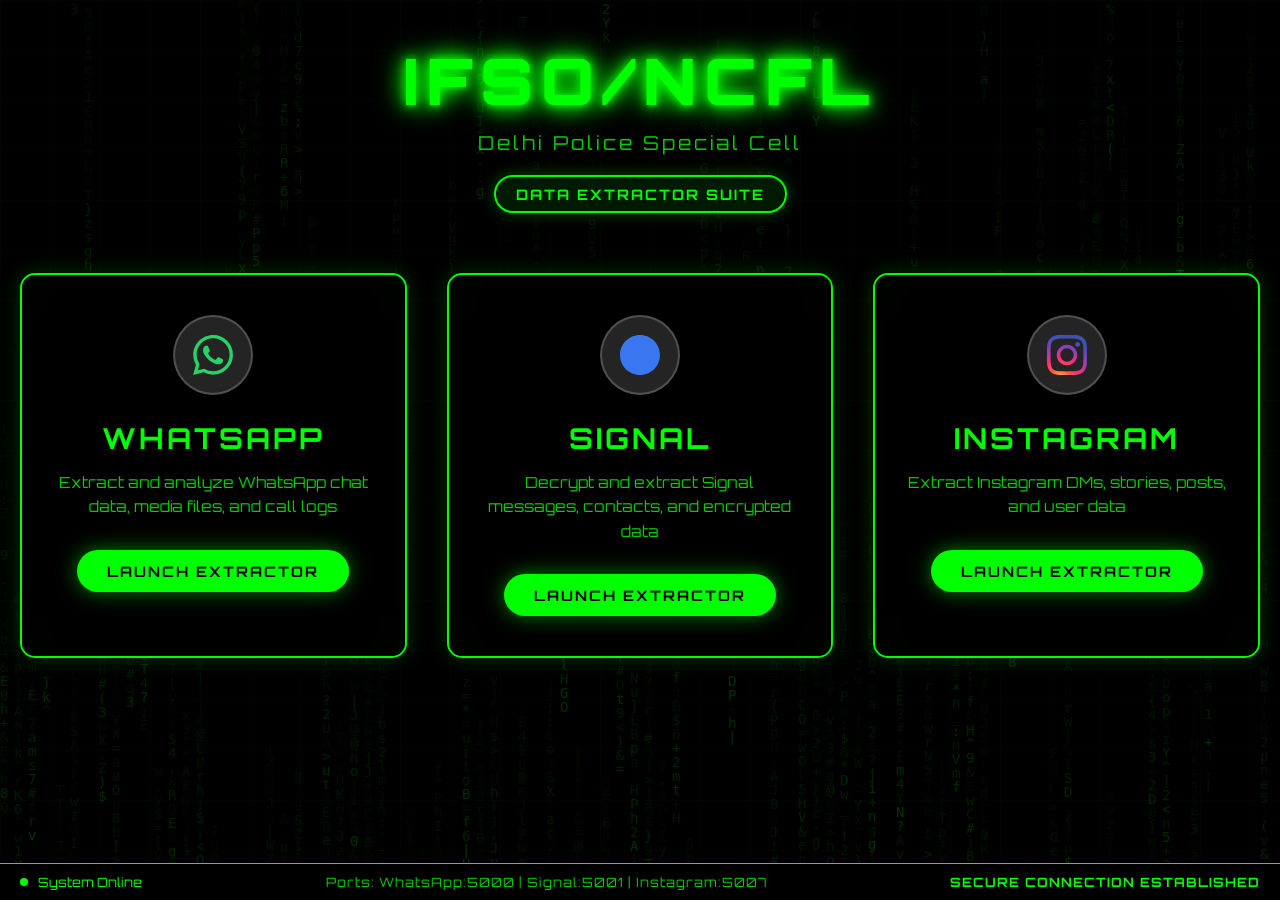
==== templates/launcher.html @ f7c53b60 "initial commit" ====
<!DOCTYPE html>
<html lang="en">
<head>
    <meta charset="UTF-8">
    <meta name="viewport" content="width=device-width, initial-scale=1.0">
    <title>IFSO/NCFL Delhi Police Special Cell - Data Extractor Suite</title>
    <style>
        @import url('https://fonts.googleapis.com/css2?family=Orbitron:wght@400;700;900&display=swap');
        
        * {
            margin: 0;
            padding: 0;
            box-sizing: border-box;
        }

        body {
            font-family: 'Orbitron', monospace;
            background: #000000;
            color: #00ff00;
            min-height: 100vh;
            overflow-x: hidden;
            position: relative;
        }

        /* Matrix Rain Canvas */
        #matrix-canvas {
            position: fixed;
            top: 0;
            left: 0;
            width: 100%;
            height: 100%;
            z-index: -2;
            opacity: 0.4;
        }

        /* Animated background grid */
        body::before {
            content: '';
            position: fixed;
            top: 0;
            left: 0;
            width: 100%;
            height: 100%;
            background-image: 
                linear-gradient(rgba(0, 255, 0, 0.02) 1px, transparent 1px),
                linear-gradient(90deg, rgba(0, 255, 0, 0.02) 1px, transparent 1px);
            background-size: 50px 50px;
            animation: grid-move 20s linear infinite;
            z-index: -1;
        }

        @keyframes grid-move {
            0% { transform: translate(0, 0); }
            100% { transform: translate(50px, 50px); }
        }

        .container {
            max-width: 1400px;
            margin: 0 auto;
            padding: 40px 20px;
            position: relative;
            z-index: 1;
        }

        .header {
            text-align: center;
            margin-bottom: 60px;
            position: relative;
            z-index: 2;
        }

        .main-title {
            font-size: 4rem;
            font-weight: 900;
            color: #00ff00;
            text-shadow: 
                0 0 10px #00ff00,
                0 0 20px #00ff00,
                0 0 30px #00ff00;
            letter-spacing: 8px;
            margin-bottom: 10px;
            animation: glow-pulse 2s ease-in-out infinite alternate;
        }

        @keyframes glow-pulse {
            from { text-shadow: 0 0 10px #00ff00, 0 0 20px #00ff00, 0 0 30px #00ff00; }
            to { text-shadow: 0 0 20px #00ff00, 0 0 30px #00ff00, 0 0 40px #00ff00; }
        }

        .subtitle {
            font-size: 1.2rem;
            color: #00cc00;
            margin-bottom: 20px;
            letter-spacing: 3px;
        }

        .badge {
            display: inline-block;
            padding: 8px 20px;
            border: 2px solid #00ff00;
            border-radius: 25px;
            font-size: 0.9rem;
            font-weight: 700;
            letter-spacing: 2px;
            background: rgba(0, 255, 0, 0.1);
            box-shadow: 0 0 15px rgba(0, 255, 0, 0.3);
            backdrop-filter: blur(10px);
        }

        .extractors-grid {
            display: grid;
            grid-template-columns: repeat(auto-fit, minmax(350px, 1fr));
            gap: 40px;
            margin-bottom: 60px;
            position: relative;
            z-index: 2;
        }

        .extractor-card {
            background: rgba(0, 0, 0, 0.85);
            border: 2px solid #00ff00;
            border-radius: 15px;
            padding: 40px 30px;
            text-align: center;
            position: relative;
            transition: all 0.3s ease;
            box-shadow: 
                0 0 20px rgba(0, 255, 0, 0.2),
                inset 0 0 20px rgba(0, 255, 0, 0.05);
            backdrop-filter: blur(15px);
            -webkit-backdrop-filter: blur(15px);
        }

        .extractor-card::after {
            content: '';
            position: absolute;
            top: 0;
            left: 0;
            right: 0;
            bottom: 0;
            background: rgba(0, 0, 0, 0.3);
            border-radius: 13px;
            z-index: -1;
            backdrop-filter: blur(20px);
            -webkit-backdrop-filter: blur(20px);
        }

        .extractor-card:hover {
            transform: translateY(-5px);
            box-shadow: 
                0 10px 30px rgba(0, 255, 0, 0.4),
                inset 0 0 30px rgba(0, 255, 0, 0.1);
            border-color: #00ff88;
            backdrop-filter: blur(20px);
            -webkit-backdrop-filter: blur(20px);
        }

        .extractor-card::before {
            content: '';
            position: absolute;
            top: -2px;
            left: -2px;
            right: -2px;
            bottom: -2px;
            background: linear-gradient(45deg, #00ff00, #00cc00, #00ff00);
            border-radius: 15px;
            z-index: -2;
            opacity: 0;
            transition: opacity 0.3s ease;
        }

        .extractor-card:hover::before {
            opacity: 0.3;
        }

        .icon-container {
            width: 80px;
            height: 80px;
            margin: 0 auto 25px;
            display: flex;
            align-items: center;
            justify-content: center;
            background: rgba(40, 40, 40, 0.9);
            border-radius: 50%;
            border: 2px solid rgba(255, 255, 255, 0.2);
            transition: all 0.3s ease;
            backdrop-filter: blur(10px);
            -webkit-backdrop-filter: blur(10px);
        }

        .extractor-card:hover .icon-container {
            border-color: #00ff00;
            box-shadow: 0 0 20px rgba(0, 255, 0, 0.3);
            background: rgba(40, 40, 40, 0.95);
        }

        .logo-svg {
            width: 40px;
            height: 40px;
        }

        .extractor-title {
            font-size: 1.8rem;
            font-weight: 700;
            color: #00ff00;
            margin-bottom: 15px;
            letter-spacing: 3px;
        }

        .extractor-description {
            color: #00cc00;
            margin-bottom: 30px;
            line-height: 1.6;
            font-size: 0.95rem;
        }

        .launch-btn {
            background: #00ff00;
            color: #000000;
            border: none;
            padding: 12px 30px;
            border-radius: 25px;
            font-family: 'Orbitron', monospace;
            font-weight: 700;
            font-size: 0.9rem;
            letter-spacing: 2px;
            cursor: pointer;
            transition: all 0.3s ease;
            text-transform: uppercase;
            box-shadow: 0 0 20px rgba(0, 255, 0, 0.5);
            position: relative;
            overflow: hidden;
        }

        .launch-btn:hover {
            background: #00cc00;
            transform: scale(1.05);
            box-shadow: 0 0 30px rgba(0, 255, 0, 0.8);
        }

        .launch-btn:active {
            transform: scale(0.98);
        }

        .launch-btn.loading {
            background: #ffaa00;
            color: #000;
            animation: loading-pulse 1s ease-in-out infinite;
        }

        @keyframes loading-pulse {
            0%, 100% { opacity: 1; }
            50% { opacity: 0.7; }
        }

        .status-bar {
            position: fixed;
            bottom: 0;
            left: 0;
            right: 0;
            background: rgba(0, 0, 0, 0.9);
            border-top: 1px solid #00ff00;
            padding: 10px 20px;
            display: flex;
            justify-content: space-between;
            align-items: center;
            font-size: 0.8rem;
            backdrop-filter: blur(15px);
            -webkit-backdrop-filter: blur(15px);
            z-index: 3;
        }

        .status-left {
            display: flex;
            align-items: center;
            gap: 10px;
        }

        .status-indicator {
            width: 8px;
            height: 8px;
            background: #00ff00;
            border-radius: 50%;
            animation: blink 2s ease-in-out infinite;
        }

        @keyframes blink {
            0%, 100% { opacity: 1; }
            50% { opacity: 0.3; }
        }

        .ports-info {
            color: #00cc00;
            letter-spacing: 1px;
        }

        .secure-connection {
            color: #00ff00;
            font-weight: 700;
            letter-spacing: 1px;
        }

        .notification {
            position: fixed;
            top: 20px;
            right: 20px;
            background: rgba(0, 0, 0, 0.9);
            border: 1px solid #00ff00;
            border-radius: 8px;
            padding: 15px 20px;
            color: #00ff00;
            font-size: 0.9rem;
            transform: translateX(400px);
            transition: transform 0.3s ease;
            z-index: 1000;
            box-shadow: 0 0 20px rgba(0, 255, 0, 0.3);
            backdrop-filter: blur(10px);
            -webkit-backdrop-filter: blur(10px);
        }

        .notification.show {
            transform: translateX(0);
        }

        .notification.error {
            border-color: #ff0000;
            color: #ff0000;
            box-shadow: 0 0 20px rgba(255, 0, 0, 0.3);
        }

        @media (max-width: 768px) {
            .main-title {
                font-size: 2.5rem;
                letter-spacing: 4px;
            }
            
            .extractors-grid {
                grid-template-columns: 1fr;
                gap: 30px;
            }
            
            .status-bar {
                flex-direction: column;
                gap: 10px;
                text-align: center;
            }
        }
    </style>
</head>
<body>
    <canvas id="matrix-canvas"></canvas>
    
    <div class="container">
        <div class="header">
            <h1 class="main-title">IFSO/NCFL</h1>
            <p class="subtitle">Delhi Police Special Cell</p>
            <div class="badge">DATA EXTRACTOR SUITE</div>
        </div>

        <div class="extractors-grid">
            <!-- WhatsApp Extractor -->
            <div class="extractor-card">
                <div class="icon-container">
                    <svg class="logo-svg" viewBox="0 0 24 24" fill="none" xmlns="http://www.w3.org/2000/svg">
                        <path d="M17.472 14.382c-.297-.149-1.758-.867-2.03-.967-.273-.099-.471-.148-.67.15-.197.297-.767.966-.94 1.164-.173.199-.347.223-.644.075-.297-.15-1.255-.463-2.39-1.475-.883-.788-1.48-1.761-1.653-2.059-.173-.297-.018-.458.13-.606.134-.133.298-.347.446-.52.149-.174.198-.298.298-.497.099-.198.05-.371-.025-.52-.075-.149-.669-1.612-.916-2.207-.242-.579-.487-.5-.669-.51-.173-.008-.371-.01-.57-.01-.198 0-.52.074-.792.372-.272.297-1.04 1.016-1.04 2.479 0 1.462 1.065 2.875 1.213 3.074.149.198 2.096 3.2 5.077 4.487.709.306 1.262.489 1.694.625.712.227 1.36.195 1.871.118.571-.085 1.758-.719 2.006-1.413.248-.694.248-1.289.173-1.413-.074-.124-.272-.198-.57-.347m-5.421 7.403h-.004a9.87 9.87 0 01-5.031-1.378l-.361-.214-3.741.982.998-3.648-.235-.374a9.86 9.86 0 01-1.51-5.26c.001-5.45 4.436-9.884 9.888-9.884 2.64 0 5.122 1.03 6.988 2.898a9.825 9.825 0 012.893 6.994c-.003 5.45-4.437 9.884-9.885 9.884m8.413-18.297A11.815 11.815 0 0012.05 0C5.495 0 .16 5.335.157 11.892c0 2.096.547 4.142 1.588 5.945L.057 24l6.305-1.654a11.882 11.882 0 005.683 1.448h.005c6.554 0 11.89-5.335 11.893-11.893A11.821 11.821 0 0020.465 3.488" fill="#25D366"/>
                    </svg>
                </div>
                <h2 class="extractor-title">WHATSAPP</h2>
                <p class="extractor-description">
                    Extract and analyze WhatsApp chat data, media files, and call logs
                </p>
                <button class="launch-btn" onclick="launchExtractor('whatsapp', 5000)">
                    LAUNCH EXTRACTOR
                </button>
            </div>

            <!-- Signal Extractor -->
            <div class="extractor-card">
                <div class="icon-container">
                    <svg class="logo-svg" viewBox="0 0 24 24" fill="none" xmlns="http://www.w3.org/2000/svg">
                        <path d="M12 0C5.373 0 0 5.373 0 12s5.373 12 12 12 12-5.373 12-12S18.627 0 12 0zm5.894 16.606c-.24.24-.623.24-.863 0L12 11.574l-5.031 5.032c-.24.24-.623.24-.863 0-.24-.24-.24-.623 0-.863L11.137 10.71 6.106 5.68c-.24-.24-.24-.623 0-.863.24-.24.623-.24.863 0L12 9.849l5.031-5.032c.24-.24.623-.24.863 0 .24.24.24.623 0 .863l-5.031 5.031 5.031 5.032c.24.24.24.623 0 .863z" fill="#3A76F0"/>
                        <path d="M12 2C6.486 2 2 6.486 2 12s4.486 10 10 10 10-4.486 10-10S17.514 2 12 2zm4.5 11h-9c-.276 0-.5-.224-.5-.5s.224-.5.5-.5h9c.276 0 .5.224.5.5s-.224.5-.5.5z" fill="#3A76F0"/>
                        <circle cx="12" cy="7" r="2" fill="#3A76F0"/>
                        <path d="M16 14c0-2.21-1.79-4-4-4s-4 1.79-4 4v1h8v-1z" fill="#3A76F0"/>
                    </svg>
                </div>
                <h2 class="extractor-title">SIGNAL</h2>
                <p class="extractor-description">
                    Decrypt and extract Signal messages, contacts, and encrypted data
                </p>
                <button class="launch-btn" onclick="launchExtractor('signal', 5001)">
                    LAUNCH EXTRACTOR
                </button>
            </div>

            <!-- Instagram Extractor -->
            <div class="extractor-card">
                <div class="icon-container">
                    <svg class="logo-svg" viewBox="0 0 24 24" fill="none" xmlns="http://www.w3.org/2000/svg">
                        <defs>
                            <radialGradient id="instagramGradient" cx="32%" cy="106%" r="100%">
                                <stop offset="0%" stop-color="#FFB140"/>
                                <stop offset="25%" stop-color="#FF5445"/>
                                <stop offset="50%" stop-color="#FC2B7F"/>
                                <stop offset="75%" stop-color="#8E40B7"/>
                                <stop offset="100%" stop-color="#3F51B5"/>
                            </radialGradient>
                        </defs>
                        <path d="M12 2.163c3.204 0 3.584.012 4.85.07 3.252.148 4.771 1.691 4.919 4.919.058 1.265.069 1.645.069 4.849 0 3.205-.012 3.584-.069 4.849-.149 3.225-1.664 4.771-4.919 4.919-1.266.058-1.644.07-4.85.07-3.204 0-3.584-.012-4.849-.07-3.26-.149-4.771-1.699-4.919-4.92-.058-1.265-.07-1.644-.07-4.849 0-3.204.013-3.583.07-4.849.149-3.227 1.664-4.771 4.919-4.919 1.266-.057 1.645-.069 4.849-.069zm0-2.163c-3.259 0-3.667.014-4.947.072-4.358.2-6.78 2.618-6.98 6.98-.059 1.281-.073 1.689-.073 4.948 0 3.259.014 3.668.072 4.948.2 4.358 2.618 6.78 6.98 6.98 1.281.058 1.689.072 4.948.072 3.259 0 3.668-.014 4.948-.072 4.354-.2 6.782-2.618 6.979-6.98.059-1.28.073-1.689.073-4.948 0-3.259-.014-3.667-.072-4.947-.196-4.354-2.617-6.78-6.979-6.98-1.281-.059-1.69-.073-4.949-.073zm0 5.838c-3.403 0-6.162 2.759-6.162 6.162s2.759 6.163 6.162 6.163 6.162-2.759 6.162-6.163c0-3.403-2.759-6.162-6.162-6.162zm0 10.162c-2.209 0-4-1.79-4-4 0-2.209 1.791-4 4-4s4 1.791 4 4c0 2.21-1.791 4-4 4zm6.406-11.845c-.796 0-1.441.645-1.441 1.44s.645 1.44 1.441 1.44c.795 0 1.439-.645 1.439-1.44s-.644-1.44-1.439-1.44z" fill="url(#instagramGradient)"/>
                    </svg>
                </div>
                <h2 class="extractor-title">INSTAGRAM</h2>
                <p class="extractor-description">
                    Extract Instagram DMs, stories, posts, and user data
                </p>
                <button class="launch-btn" onclick="launchExtractor('instagram', 5007)">
                    LAUNCH EXTRACTOR
                </button>
            </div>
        </div>
    </div>

    <div class="status-bar">
        <div class="status-left">
            <div class="status-indicator"></div>
            <span>System Online</span>
        </div>
        <div class="ports-info">
            Ports: WhatsApp:5000 | Signal:5001 | Instagram:5007
        </div>
        <div class="secure-connection">
            SECURE CONNECTION ESTABLISHED
        </div>
    </div>

    <div id="notification" class="notification"></div>

    <script>
        // Matrix Rain Effect
        const canvas = document.getElementById('matrix-canvas');
        const ctx = canvas.getContext('2d');

        // Set canvas size
        function resizeCanvas() {
            canvas.width = window.innerWidth;
            canvas.height = window.innerHeight;
        }
        resizeCanvas();
        window.addEventListener('resize', resizeCanvas);

        // Matrix characters (mix of numbers, letters, and symbols)
        const matrixChars = '0123456789ABCDEFGHIJKLMNOPQRSTUVWXYZabcdefghijklmnopqrstuvwxyz!@#$%^&*()_+-=[]{}|;:,.<>?';
        const fontSize = 14;
        const columns = Math.floor(canvas.width / fontSize);

        // Array to store the y position of each column
        const drops = [];
        for (let i = 0; i < columns; i++) {
            drops[i] = Math.random() * canvas.height;
        }

        function drawMatrix() {
            // Create trailing effect
            ctx.fillStyle = 'rgba(0, 0, 0, 0.05)';
            ctx.fillRect(0, 0, canvas.width, canvas.height);

            // Set text properties
            ctx.fillStyle = '#00ff00';
            ctx.font = `${fontSize}px monospace`;

            // Draw characters
            for (let i = 0; i < drops.length; i++) {
                // Random character
                const char = matrixChars[Math.floor(Math.random() * matrixChars.length)];
                
                // Draw character
                const x = i * fontSize;
                const y = drops[i];
                
                // Vary opacity for depth effect
                const opacity = Math.random() * 0.5 + 0.1;
                ctx.fillStyle = `rgba(0, 255, 0, ${opacity})`;
                ctx.fillText(char, x, y);

                // Move drop down
                drops[i] += fontSize;

                // Reset drop to top with some randomness
                if (drops[i] > canvas.height && Math.random() > 0.975) {
                    drops[i] = 0;
                }
            }
        }

        // Start matrix animation
        setInterval(drawMatrix, 50);

        // Existing JavaScript functions
        function showNotification(message, isError = false) {
            const notification = document.getElementById('notification');
            notification.textContent = message;
            notification.className = `notification ${isError ? 'error' : ''} show`;
            
            setTimeout(() => {
                notification.classList.remove('show');
            }, 4000);
        }

        function launchExtractor(type, port) {
            const button = event.target;
            const originalText = button.textContent;
            
            // Show loading state
            button.classList.add('loading');
            button.textContent = 'INITIALIZING...';
            button.disabled = true;
            
            showNotification(`🚀 Starting ${type.toUpperCase()} Extractor...`);
            
            // Start the extractor
            fetch(`/start-${type}`)
                .then(response => response.json())
                .then(data => {
                    if (data.status === 'starting') {
                        button.textContent = 'LAUNCHING...';
                        showNotification(`⏳ ${data.message}`);
                        
                        // Wait for server to start, then open
                        setTimeout(() => {
                            window.open(data.url, '_blank');
                            showNotification(`✅ ${type.toUpperCase()} Extractor launched successfully!`);
                            
                            // Reset button
                            button.classList.remove('loading');
                            button.textContent = originalText;
                            button.disabled = false;
                        }, 3000);
                        
                    } else if (data.status === 'running') {
                        window.open(data.url, '_blank');
                        showNotification(`✅ ${data.message}`);
                        
                        // Reset button
                        button.classList.remove('loading');
                        button.textContent = originalText;
                        button.disabled = false;
                    }
                })
                .catch(error => {
                    console.error('Error:', error);
                    showNotification(`❌ Failed to start ${type.toUpperCase()} Extractor`, true);
                    
                    // Reset button
                    button.classList.remove('loading');
                    button.textContent = originalText;
                    button.disabled = false;
                });
        }

        // Check server status periodically
        function checkStatus() {
            fetch('/status')
                .then(response => response.json())
                .then(data => {
                    // Update UI based on server status if needed
                })
                .catch(error => {
                    console.error('Status check failed:', error);
                });
        }

        // Check status every 30 seconds
        setInterval(checkStatus, 30000);
        
        // Initial status check
        checkStatus();
    </script>
</body>
</html>
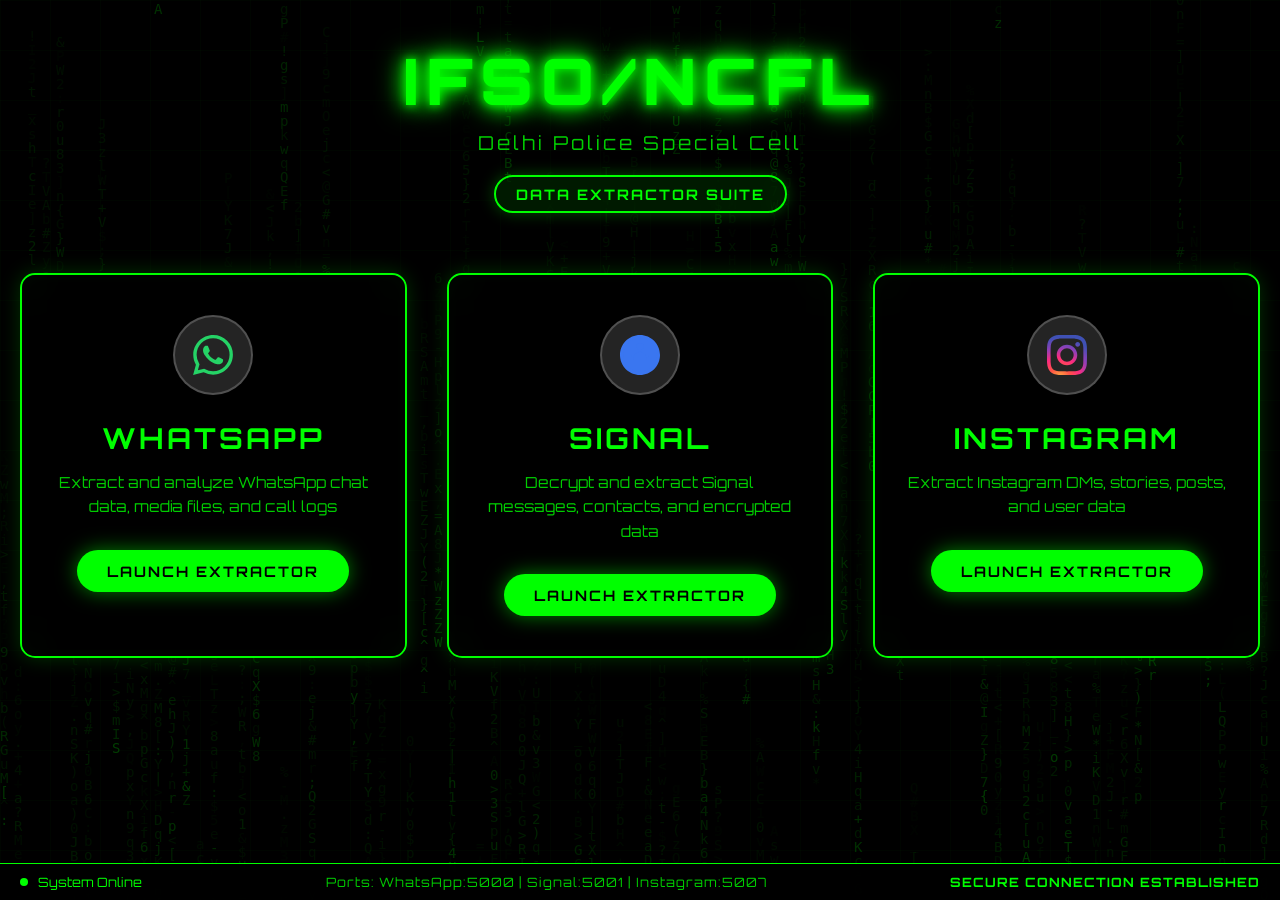
==== commit 08b7a899: "Update title in launcher.html for clarity" ====
--- a/templates/launcher.html
+++ b/templates/launcher.html
@@ -3,7 +3,7 @@
 <head>
     <meta charset="UTF-8">
     <meta name="viewport" content="width=device-width, initial-scale=1.0">
-    <title>IFSO/NCFL Delhi Police Special Cell - Data Extractor Suite</title>
+    <title>IFSO/NCFL Delhi Police Special Cell : Data Extractor Suite</title>
     <style>
         @import url('https://fonts.googleapis.com/css2?family=Orbitron:wght@400;700;900&display=swap');
         
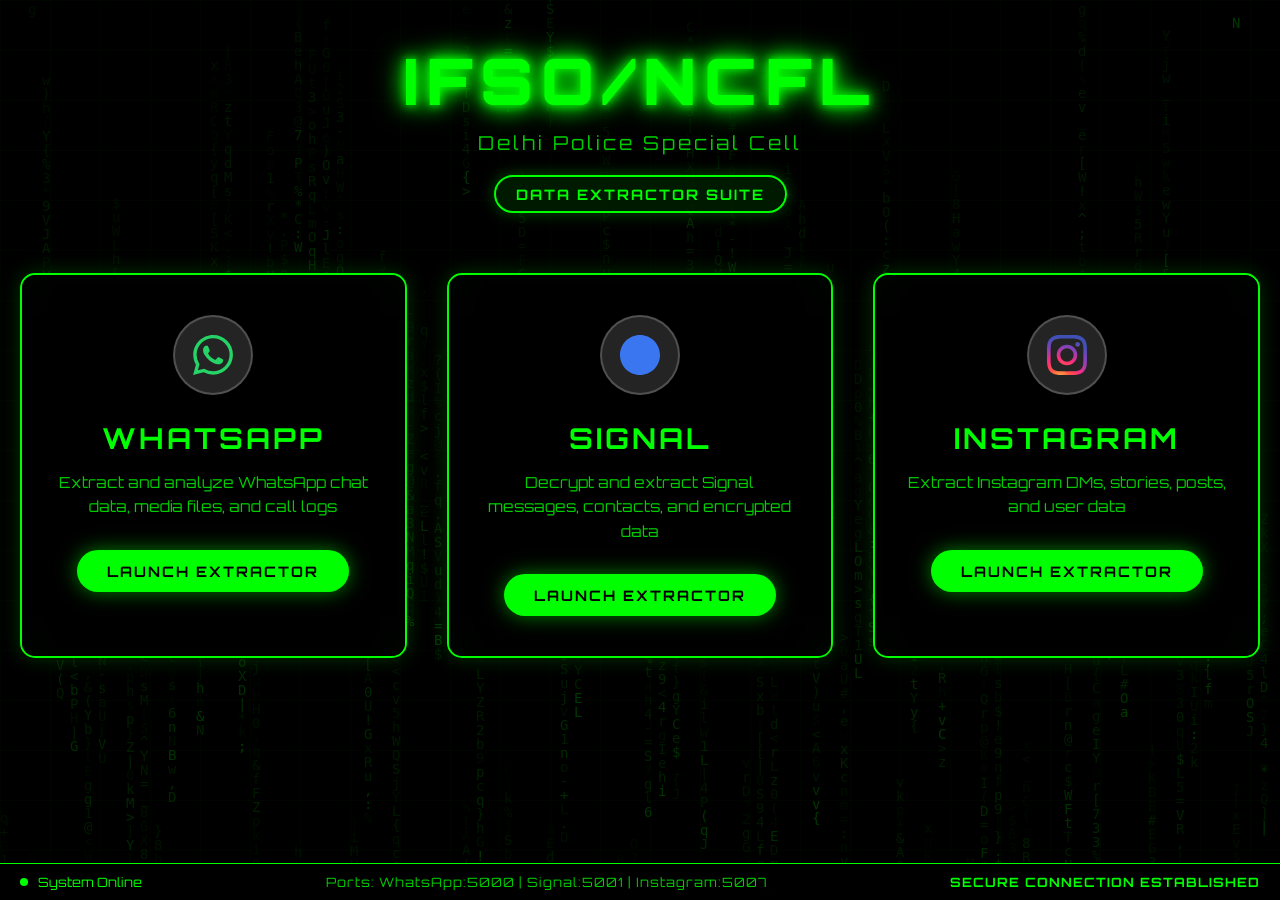
==== commit bd432d56: "." ====
--- a/templates/launcher.html
+++ b/templates/launcher.html
@@ -548,7 +548,7 @@
                 })
                 .catch(error => {
                     console.error('Error:', error);
-                    showNotification(`❌ Failed to start ${type.toUpperCase()} Extractor`, true);
+                    showNotification(` Failed to start ${type.toUpperCase()} Extractor`, true);
                     
                     // Reset button
                     button.classList.remove('loading');
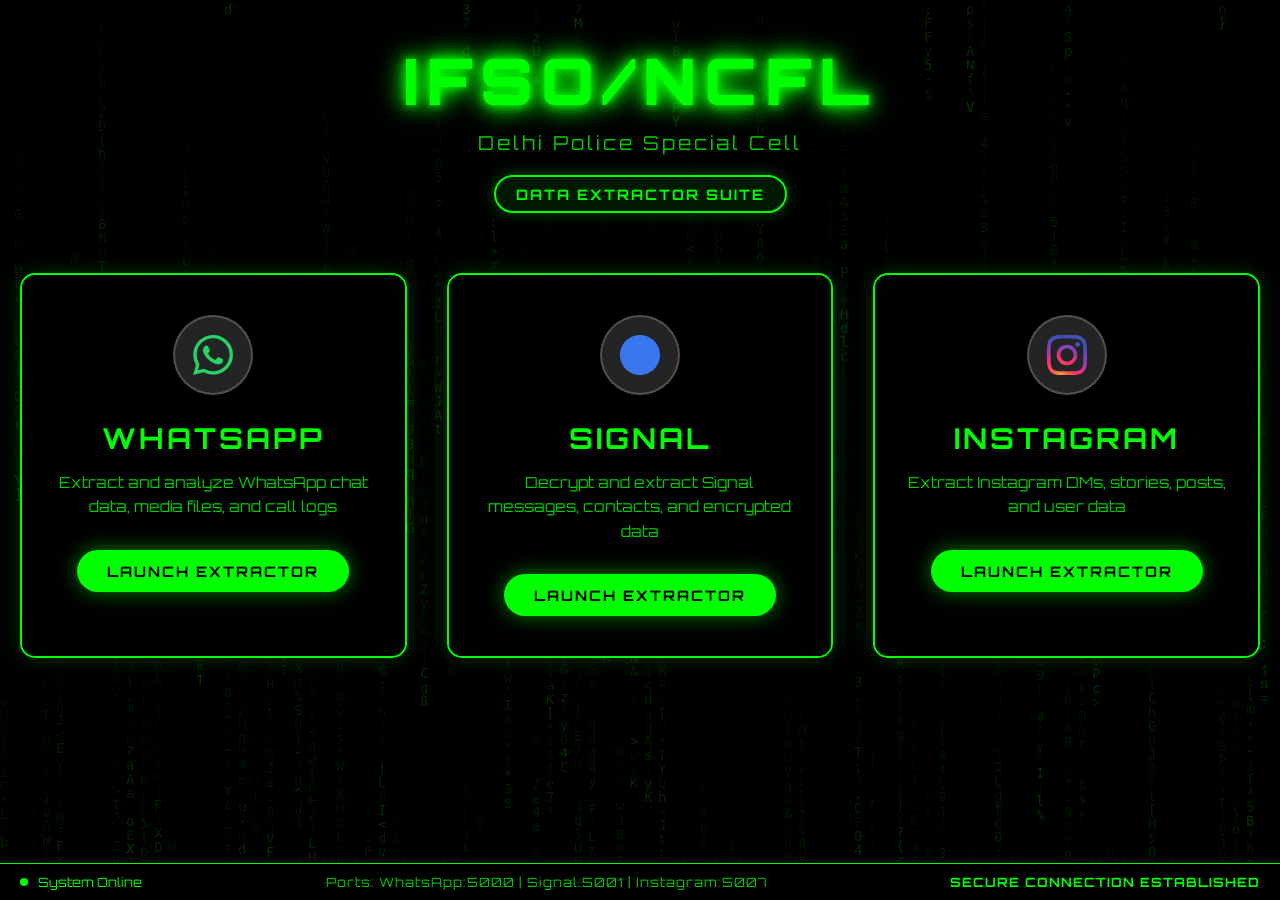
==== commit 0be5b894: "." ====
--- a/templates/launcher.html
+++ b/templates/launcher.html
@@ -538,7 +538,7 @@
                         
                     } else if (data.status === 'running') {
                         window.open(data.url, '_blank');
-                        showNotification(`✅ ${data.message}`);
+                        showNotification(` ${data.message}`);
                         
                         // Reset button
                         button.classList.remove('loading');
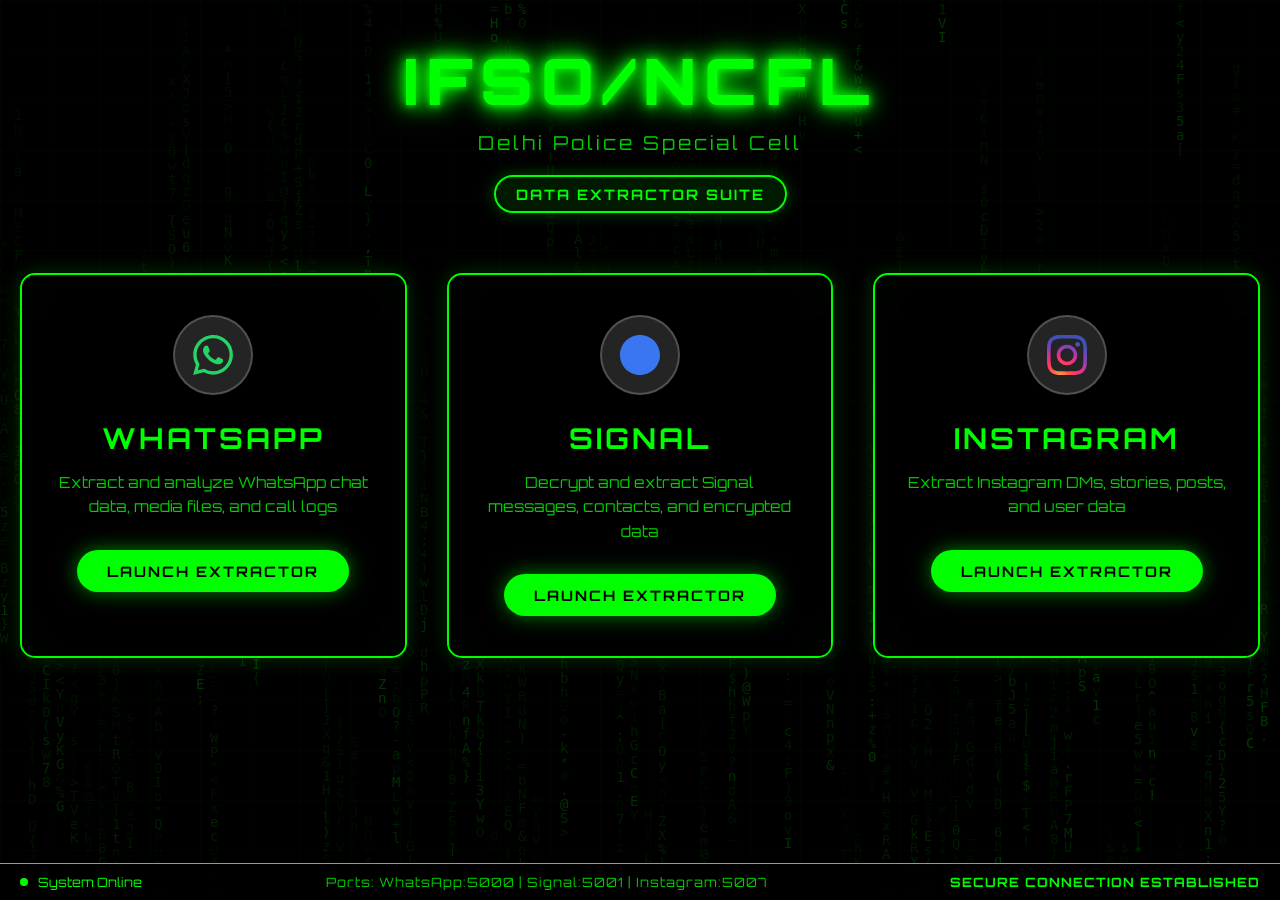
==== commit 90e59cff: "." ====
--- a/templates/launcher.html
+++ b/templates/launcher.html
@@ -528,7 +528,7 @@
                         // Wait for server to start, then open
                         setTimeout(() => {
                             window.open(data.url, '_blank');
-                            showNotification(`✅ ${type.toUpperCase()} Extractor launched successfully!`);
+                            showNotification(` ${type.toUpperCase()} Extractor launched successfully!`);
                             
                             // Reset button
                             button.classList.remove('loading');
